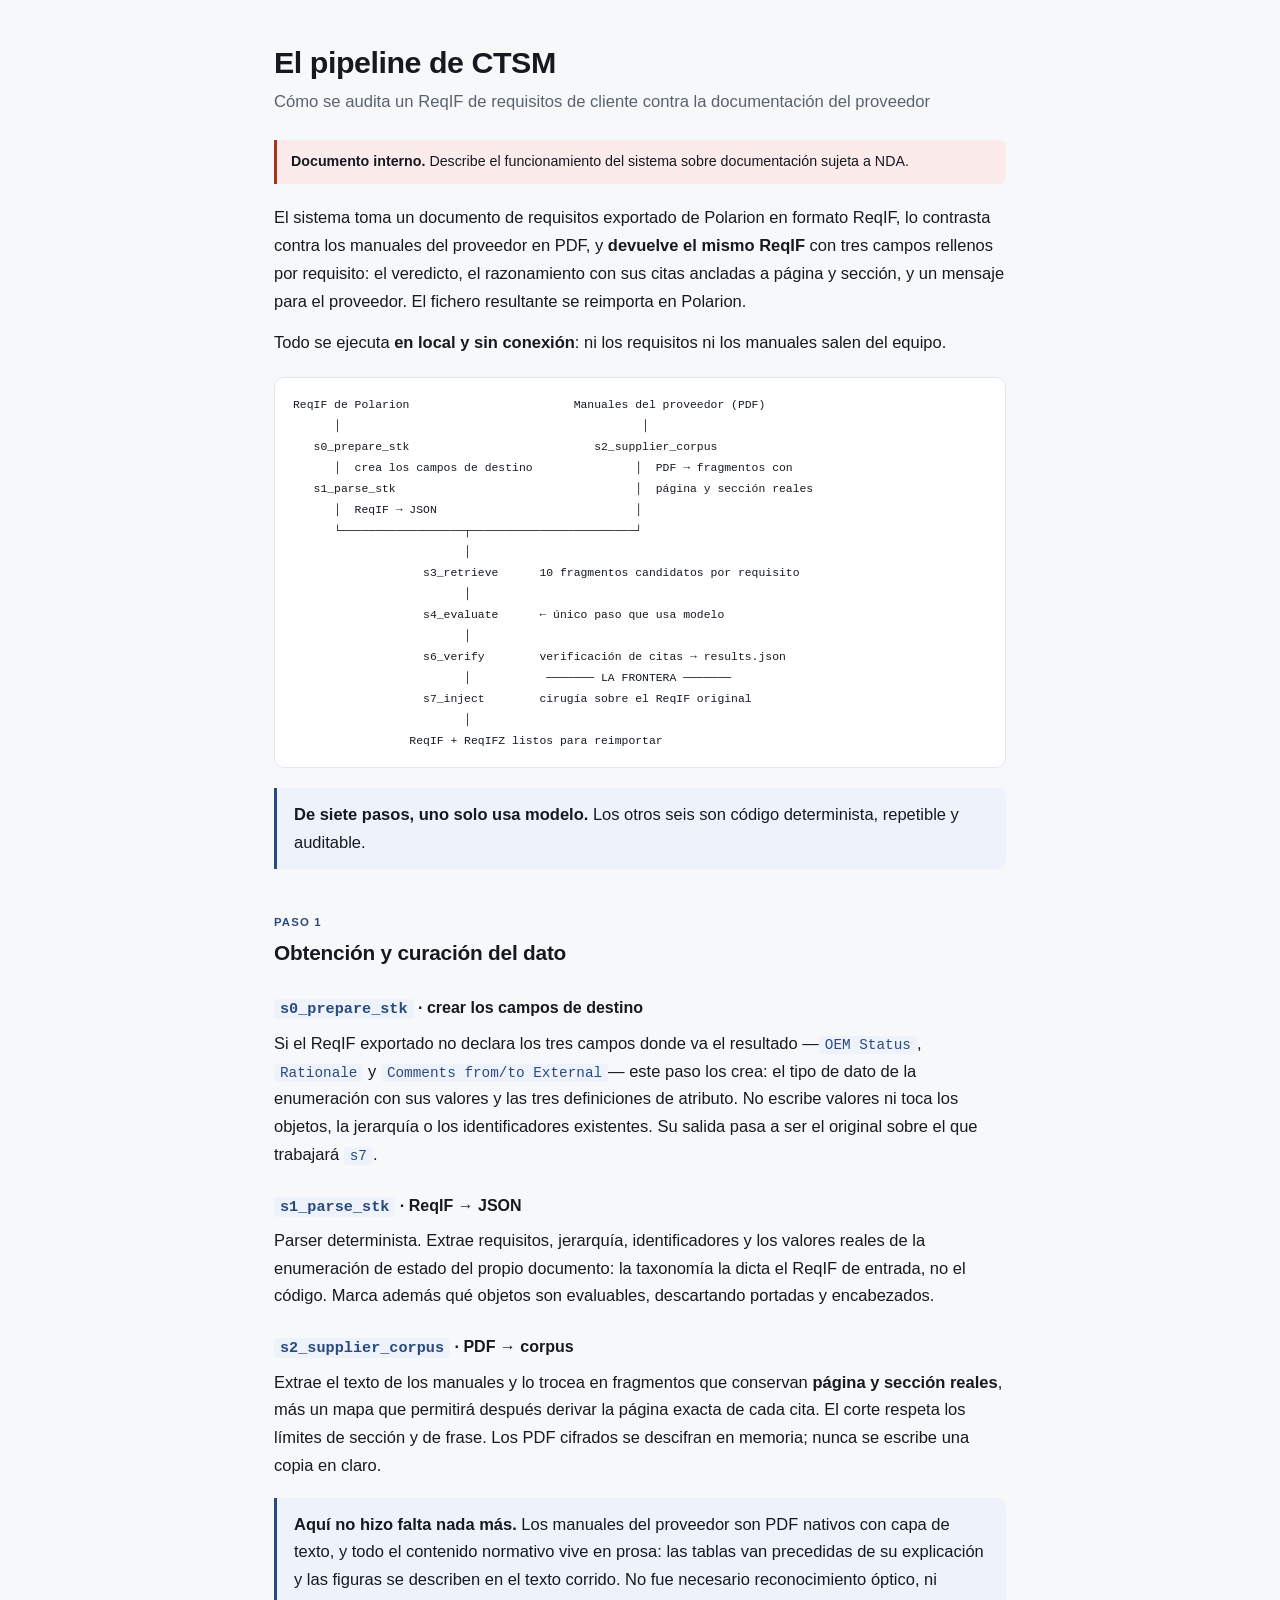
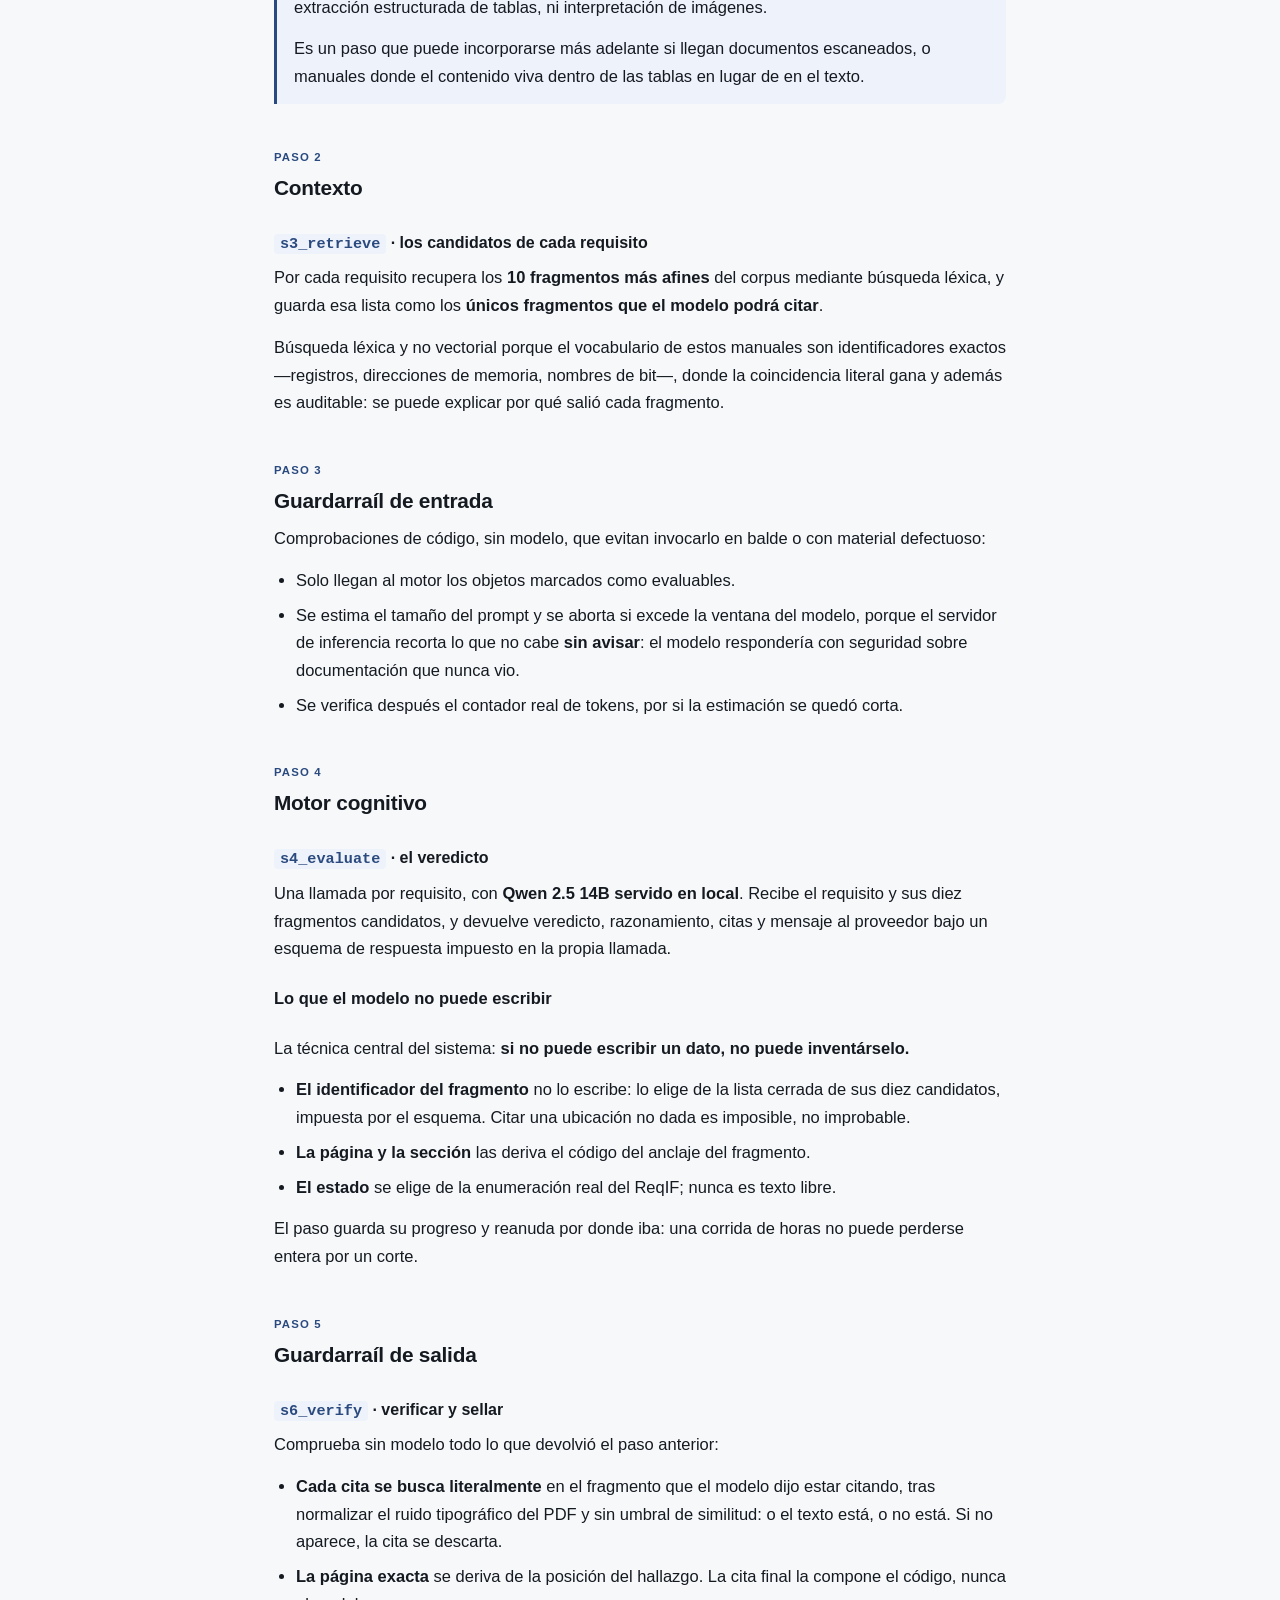
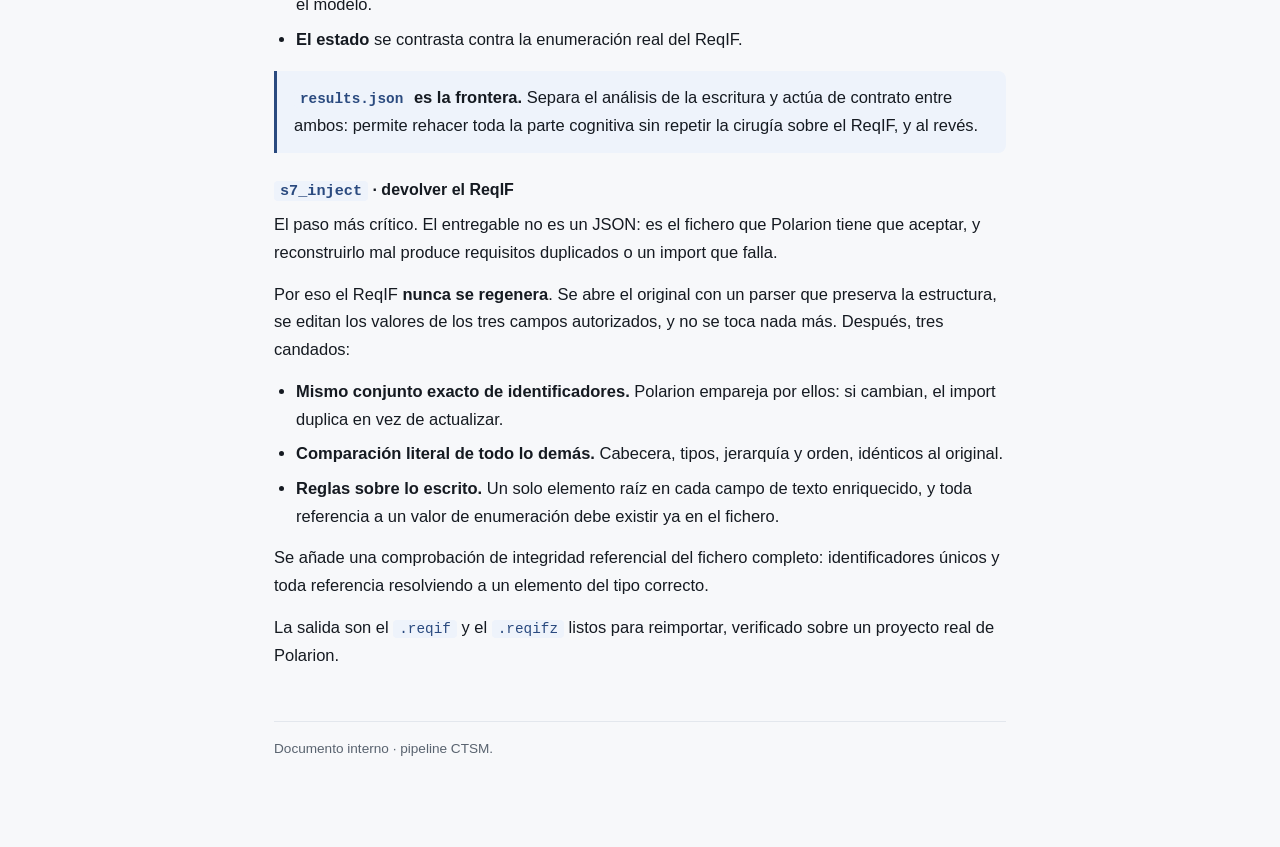
==== docs/pipeline_arquitectura.html @ 576332c5 "Initial public release: CTSM pipeline s0-s7, custody wires, bilingual docs Co-Authored-By: Claude Fa" ====
<!doctype html>
<html lang="es">
<head>
<meta charset="utf-8">
<meta name="viewport" content="width=device-width,initial-scale=1">
<title>CTSM · el pipeline</title>
<style>
:root{--bg:#f7f8fa;--panel:#fff;--tinta:#151a21;--suave:#59636f;--linea:#e3e7ed;
 --ok:#1c7a4a;--ok-bg:#e9f6ef;--mal:#a3341d;--mal-bg:#fbeceb;--acc:#2a4a7f;--acc-bg:#eef3fb}
@media (prefers-color-scheme:dark){:root:not([data-theme="light"]){
 --bg:#0f1216;--panel:#171c22;--tinta:#e9edf2;--suave:#98a3af;--linea:#272d36;
 --ok:#5fd39b;--ok-bg:#122a20;--mal:#f08c76;--mal-bg:#2a1714;--acc:#8fb0e6;--acc-bg:#161d2b}}
:root[data-theme="dark"]{--bg:#0f1216;--panel:#171c22;--tinta:#e9edf2;--suave:#98a3af;--linea:#272d36;
 --ok:#5fd39b;--ok-bg:#122a20;--mal:#f08c76;--mal-bg:#2a1714;--acc:#8fb0e6;--acc-bg:#161d2b}
*{box-sizing:border-box}
body{margin:0;background:var(--bg);color:var(--tinta);
 font:16.5px/1.68 -apple-system,BlinkMacSystemFont,"Segoe UI",Roboto,Helvetica,Arial,sans-serif}
.wrap{max-width:780px;margin:0 auto;padding:44px 24px 90px}
h1{font-size:1.9rem;line-height:1.2;margin:0 0 8px;letter-spacing:-.015em}
h2{font-size:1.3rem;margin:44px 0 6px;letter-spacing:-.01em}
h2 .num{display:block;font-size:.71rem;text-transform:uppercase;letter-spacing:.1em;
 color:var(--acc);font-weight:700;margin-bottom:4px}
h3{font-size:1rem;margin:24px 0 7px}
h3 code{font-size:.95em}
p{margin:0 0 14px}
ul{margin:0 0 14px;padding-left:22px}
li{margin-bottom:7px}
.lede{font-size:1.04rem;color:var(--suave);margin:0 0 24px}
.nda{background:var(--mal-bg);border-left:3px solid var(--mal);padding:10px 14px;
 border-radius:0 6px 6px 0;margin:20px 0;font-size:.89rem}
pre{background:var(--panel);border:1px solid var(--linea);border-radius:10px;padding:16px 18px;
 overflow-x:auto;font-family:ui-monospace,SFMono-Regular,Consolas,monospace;font-size:.82rem;
 line-height:1.6;margin:20px 0}
code{font-family:ui-monospace,SFMono-Regular,Consolas,monospace;font-size:.87em;
 background:var(--acc-bg);color:var(--acc);padding:1px 6px;border-radius:4px}
pre code{background:none;color:inherit;padding:0}
.clave{border-left:3px solid var(--acc);background:var(--acc-bg);padding:13px 17px;
 border-radius:0 8px 8px 0;margin:18px 0}
.clave p:last-child{margin-bottom:0}
footer{margin-top:52px;padding-top:16px;border-top:1px solid var(--linea);color:var(--suave);font-size:.85rem}
</style>
</head>
<body>
<div class="wrap">

<h1>El pipeline de CTSM</h1>
<p class="lede">Cómo se audita un ReqIF de requisitos de cliente contra la documentación del proveedor</p>

<div class="nda"><b>Documento interno.</b> Describe el funcionamiento del sistema sobre
documentación sujeta a NDA.</div>

<p>El sistema toma un documento de requisitos exportado de Polarion en formato ReqIF, lo
contrasta contra los manuales del proveedor en PDF, y <b>devuelve el mismo ReqIF</b> con tres
campos rellenos por requisito: el veredicto, el razonamiento con sus citas ancladas a página y
sección, y un mensaje para el proveedor. El fichero resultante se reimporta en Polarion.</p>

<p>Todo se ejecuta <b>en local y sin conexión</b>: ni los requisitos ni los manuales salen del
equipo.</p>

<pre><code>ReqIF de Polarion                        Manuales del proveedor (PDF)
      │                                            │
   s0_prepare_stk                           s2_supplier_corpus
      │  crea los campos de destino               │  PDF → fragmentos con
   s1_parse_stk                                   │  página y sección reales
      │  ReqIF → JSON                             │
      └──────────────────┬────────────────────────┘
                         │
                   s3_retrieve      10 fragmentos candidatos por requisito
                         │
                   s4_evaluate      ← único paso que usa modelo
                         │
                   s6_verify        verificación de citas → results.json
                         │           ─────── LA FRONTERA ───────
                   s7_inject        cirugía sobre el ReqIF original
                         │
                 ReqIF + ReqIFZ listos para reimportar</code></pre>

<div class="clave">
<p><b>De siete pasos, uno solo usa modelo.</b> Los otros seis son código determinista, repetible
y auditable.</p>
</div>

<h2><span class="num">Paso 1</span>Obtención y curación del dato</h2>

<h3><code>s0_prepare_stk</code> · crear los campos de destino</h3>
<p>Si el ReqIF exportado no declara los tres campos donde va el resultado —<code>OEM Status</code>,
<code>Rationale</code> y <code>Comments from/to External</code>— este paso los crea: el tipo de
dato de la enumeración con sus valores y las tres definiciones de atributo. No escribe valores ni
toca los objetos, la jerarquía o los identificadores existentes. Su salida pasa a ser el original
sobre el que trabajará <code>s7</code>.</p>

<h3><code>s1_parse_stk</code> · ReqIF → JSON</h3>
<p>Parser determinista. Extrae requisitos, jerarquía, identificadores y los valores reales de la
enumeración de estado del propio documento: la taxonomía la dicta el ReqIF de entrada, no el
código. Marca además qué objetos son evaluables, descartando portadas y encabezados.</p>

<h3><code>s2_supplier_corpus</code> · PDF → corpus</h3>
<p>Extrae el texto de los manuales y lo trocea en fragmentos que conservan <b>página y sección
reales</b>, más un mapa que permitirá después derivar la página exacta de cada cita. El corte
respeta los límites de sección y de frase. Los PDF cifrados se descifran en memoria; nunca se
escribe una copia en claro.</p>

<div class="clave">
<p><b>Aquí no hizo falta nada más.</b> Los manuales del proveedor son PDF nativos con capa de
texto, y todo el contenido normativo vive en prosa: las tablas van precedidas de su explicación y
las figuras se describen en el texto corrido. No fue necesario reconocimiento óptico, ni
extracción estructurada de tablas, ni interpretación de imágenes.</p>
<p>Es un paso que puede incorporarse más adelante si llegan documentos escaneados, o manuales
donde el contenido viva dentro de las tablas en lugar de en el texto.</p>
</div>

<h2><span class="num">Paso 2</span>Contexto</h2>
<h3><code>s3_retrieve</code> · los candidatos de cada requisito</h3>
<p>Por cada requisito recupera los <b>10 fragmentos más afines</b> del corpus mediante búsqueda
léxica, y guarda esa lista como los <b>únicos fragmentos que el modelo podrá citar</b>.</p>
<p>Búsqueda léxica y no vectorial porque el vocabulario de estos manuales son identificadores
exactos —registros, direcciones de memoria, nombres de bit—, donde la coincidencia literal gana y
además es auditable: se puede explicar por qué salió cada fragmento.</p>

<h2><span class="num">Paso 3</span>Guardarraíl de entrada</h2>
<p>Comprobaciones de código, sin modelo, que evitan invocarlo en balde o con material defectuoso:</p>
<ul>
<li>Solo llegan al motor los objetos marcados como evaluables.</li>
<li>Se estima el tamaño del prompt y se aborta si excede la ventana del modelo, porque el
servidor de inferencia recorta lo que no cabe <b>sin avisar</b>: el modelo respondería con
seguridad sobre documentación que nunca vio.</li>
<li>Se verifica después el contador real de tokens, por si la estimación se quedó corta.</li>
</ul>

<h2><span class="num">Paso 4</span>Motor cognitivo</h2>
<h3><code>s4_evaluate</code> · el veredicto</h3>
<p>Una llamada por requisito, con <b>Qwen 2.5 14B servido en local</b>. Recibe el requisito y sus
diez fragmentos candidatos, y devuelve veredicto, razonamiento, citas y mensaje al proveedor bajo
un esquema de respuesta impuesto en la propia llamada.</p>

<h4>Lo que el modelo no puede escribir</h4>
<p>La técnica central del sistema: <b>si no puede escribir un dato, no puede inventárselo.</b></p>
<ul>
<li><b>El identificador del fragmento</b> no lo escribe: lo elige de la lista cerrada de sus diez
candidatos, impuesta por el esquema. Citar una ubicación no dada es imposible, no improbable.</li>
<li><b>La página y la sección</b> las deriva el código del anclaje del fragmento.</li>
<li><b>El estado</b> se elige de la enumeración real del ReqIF; nunca es texto libre.</li>
</ul>
<p>El paso guarda su progreso y reanuda por donde iba: una corrida de horas no puede perderse
entera por un corte.</p>

<h2><span class="num">Paso 5</span>Guardarraíl de salida</h2>

<h3><code>s6_verify</code> · verificar y sellar</h3>
<p>Comprueba sin modelo todo lo que devolvió el paso anterior:</p>
<ul>
<li><b>Cada cita se busca literalmente</b> en el fragmento que el modelo dijo estar citando, tras
normalizar el ruido tipográfico del PDF y sin umbral de similitud: o el texto está, o no está. Si
no aparece, la cita se descarta.</li>
<li><b>La página exacta</b> se deriva de la posición del hallazgo. La cita final la compone el
código, nunca el modelo.</li>
<li><b>El estado</b> se contrasta contra la enumeración real del ReqIF.</li>
</ul>
<div class="clave">
<p><b><code>results.json</code> es la frontera.</b> Separa el análisis de la escritura y actúa de
contrato entre ambos: permite rehacer toda la parte cognitiva sin repetir la cirugía sobre el
ReqIF, y al revés.</p>
</div>

<h3><code>s7_inject</code> · devolver el ReqIF</h3>
<p>El paso más crítico. El entregable no es un JSON: es el fichero que Polarion tiene que
aceptar, y reconstruirlo mal produce requisitos duplicados o un import que falla.</p>
<p>Por eso el ReqIF <b>nunca se regenera</b>. Se abre el original con un parser que preserva la
estructura, se editan los valores de los tres campos autorizados, y no se toca nada más.
Después, tres candados:</p>
<ul>
<li><b>Mismo conjunto exacto de identificadores.</b> Polarion empareja por ellos: si cambian, el
import duplica en vez de actualizar.</li>
<li><b>Comparación literal de todo lo demás.</b> Cabecera, tipos, jerarquía y orden, idénticos al
original.</li>
<li><b>Reglas sobre lo escrito.</b> Un solo elemento raíz en cada campo de texto enriquecido, y
toda referencia a un valor de enumeración debe existir ya en el fichero.</li>
</ul>
<p>Se añade una comprobación de integridad referencial del fichero completo: identificadores
únicos y toda referencia resolviendo a un elemento del tipo correcto.</p>
<p>La salida son el <code>.reqif</code> y el <code>.reqifz</code> listos para reimportar,
verificado sobre un proyecto real de Polarion.</p>

<footer>Documento interno · pipeline CTSM.</footer>

</div>
</body>
</html>
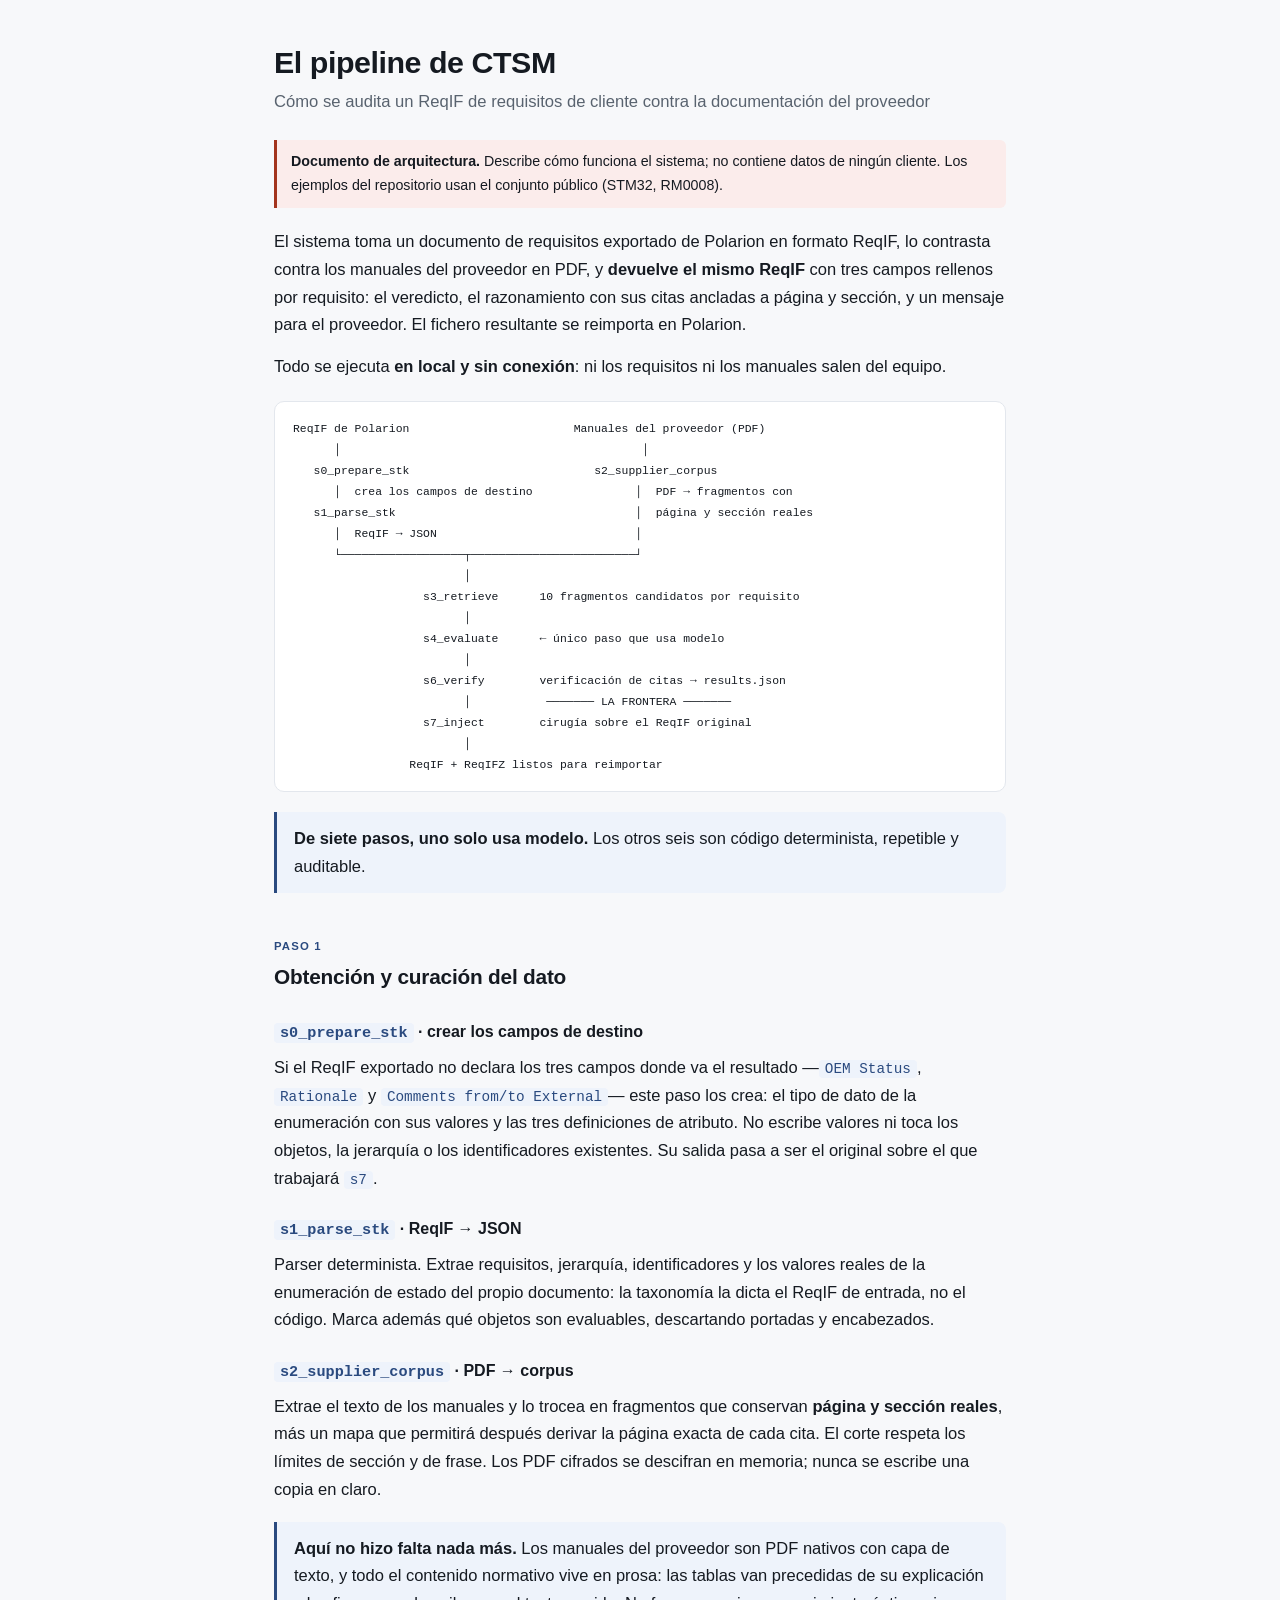
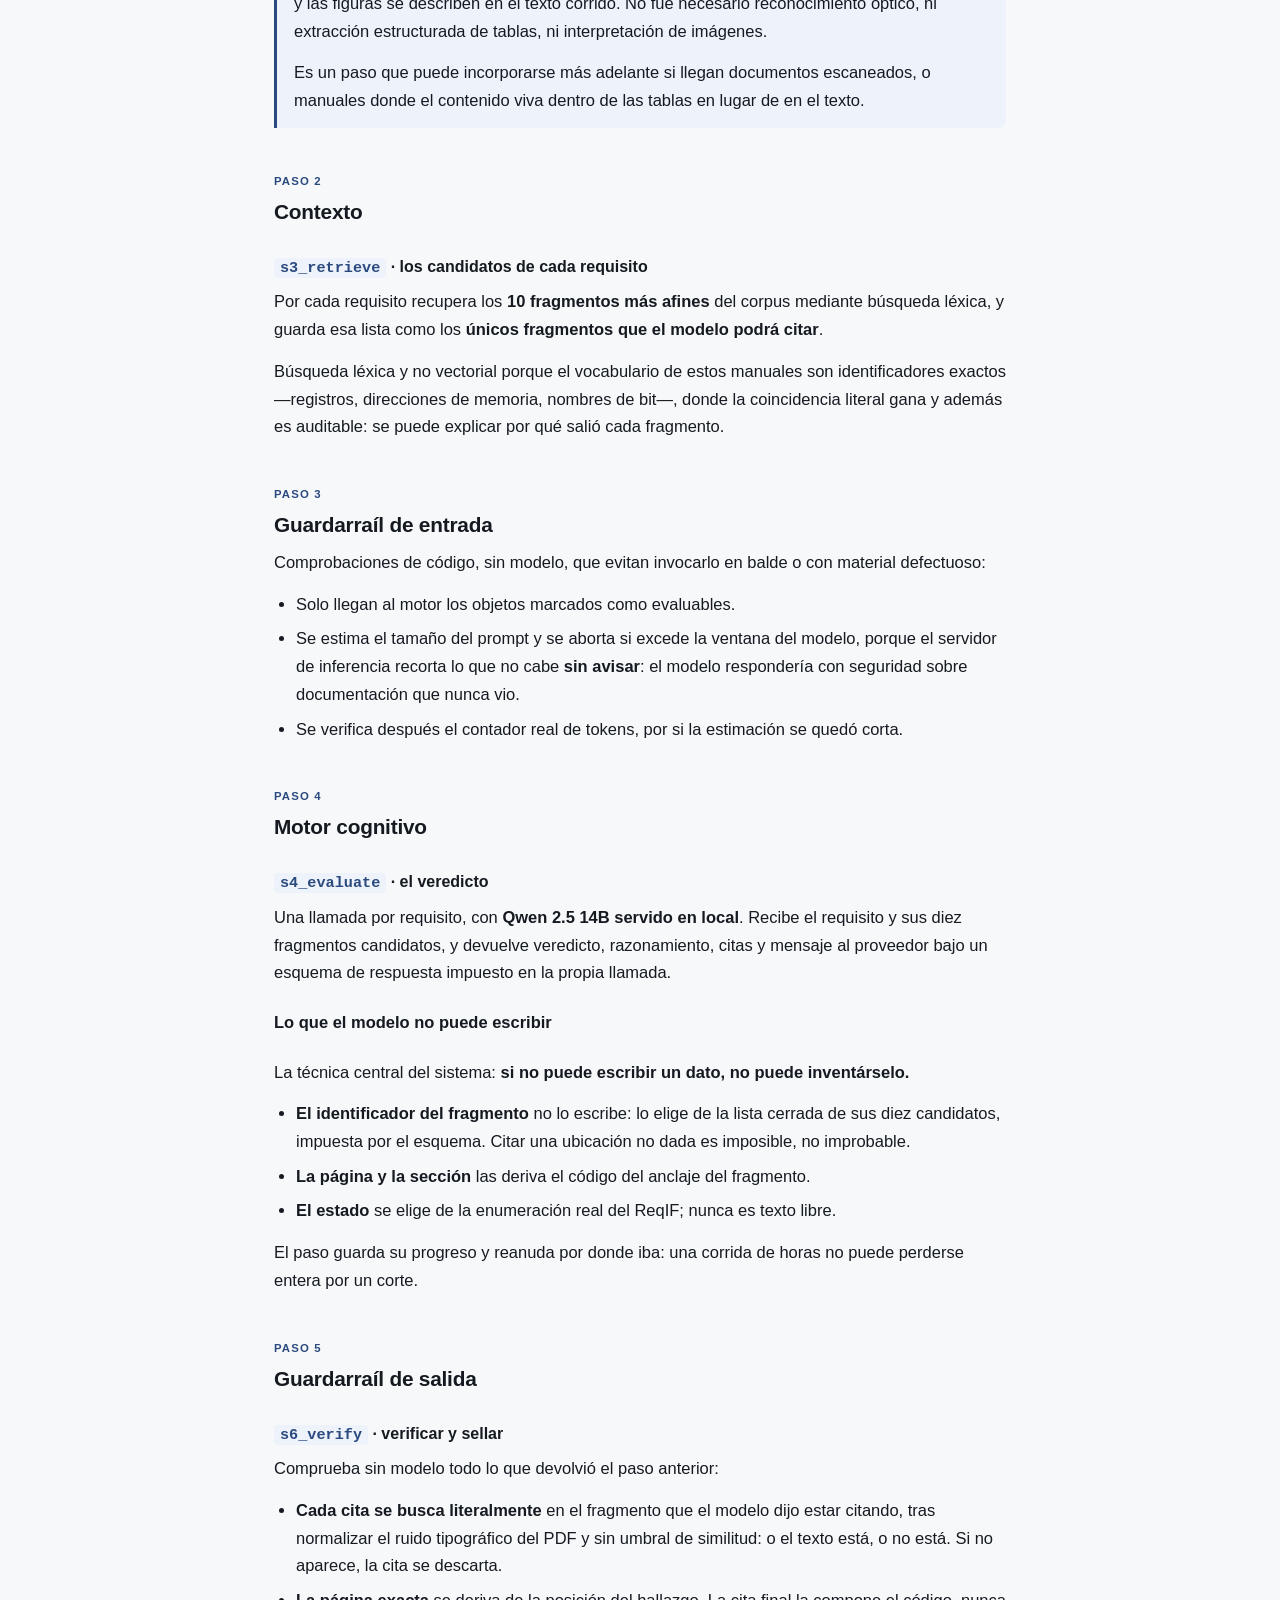
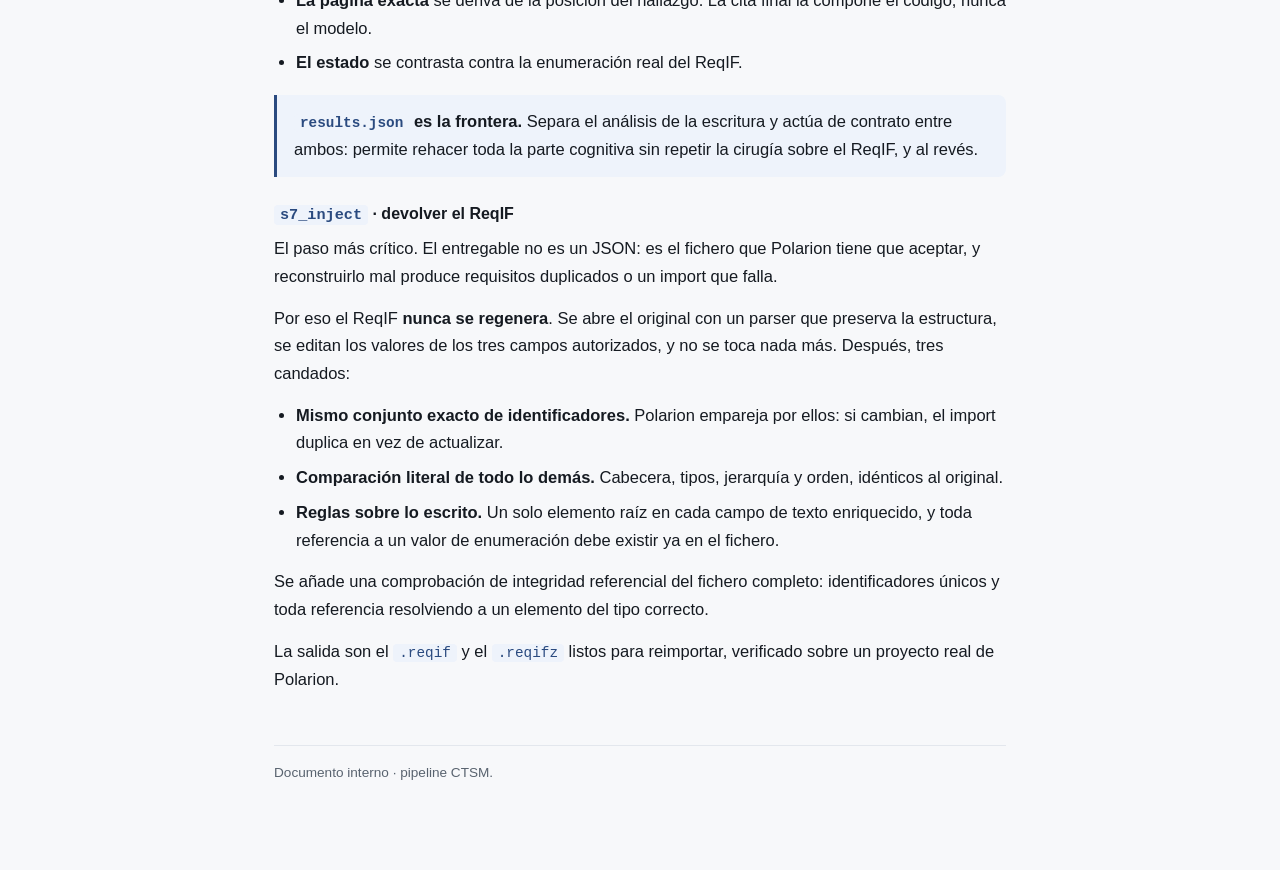
==== commit ca8413a4: "Polarion screenshots dated and explained; the import-mapping one removed; no NDA banner The two scre" ====
--- a/docs/pipeline_arquitectura.html
+++ b/docs/pipeline_arquitectura.html
@@ -46,8 +46,8 @@
 <h1>El pipeline de CTSM</h1>
 <p class="lede">Cómo se audita un ReqIF de requisitos de cliente contra la documentación del proveedor</p>
 
-<div class="nda"><b>Documento interno.</b> Describe el funcionamiento del sistema sobre
-documentación sujeta a NDA.</div>
+<div class="nda"><b>Documento de arquitectura.</b> Describe cómo funciona el sistema; no contiene
+datos de ningún cliente. Los ejemplos del repositorio usan el conjunto público (STM32, RM0008).</div>
 
 <p>El sistema toma un documento de requisitos exportado de Polarion en formato ReqIF, lo
 contrasta contra los manuales del proveedor en PDF, y <b>devuelve el mismo ReqIF</b> con tres
